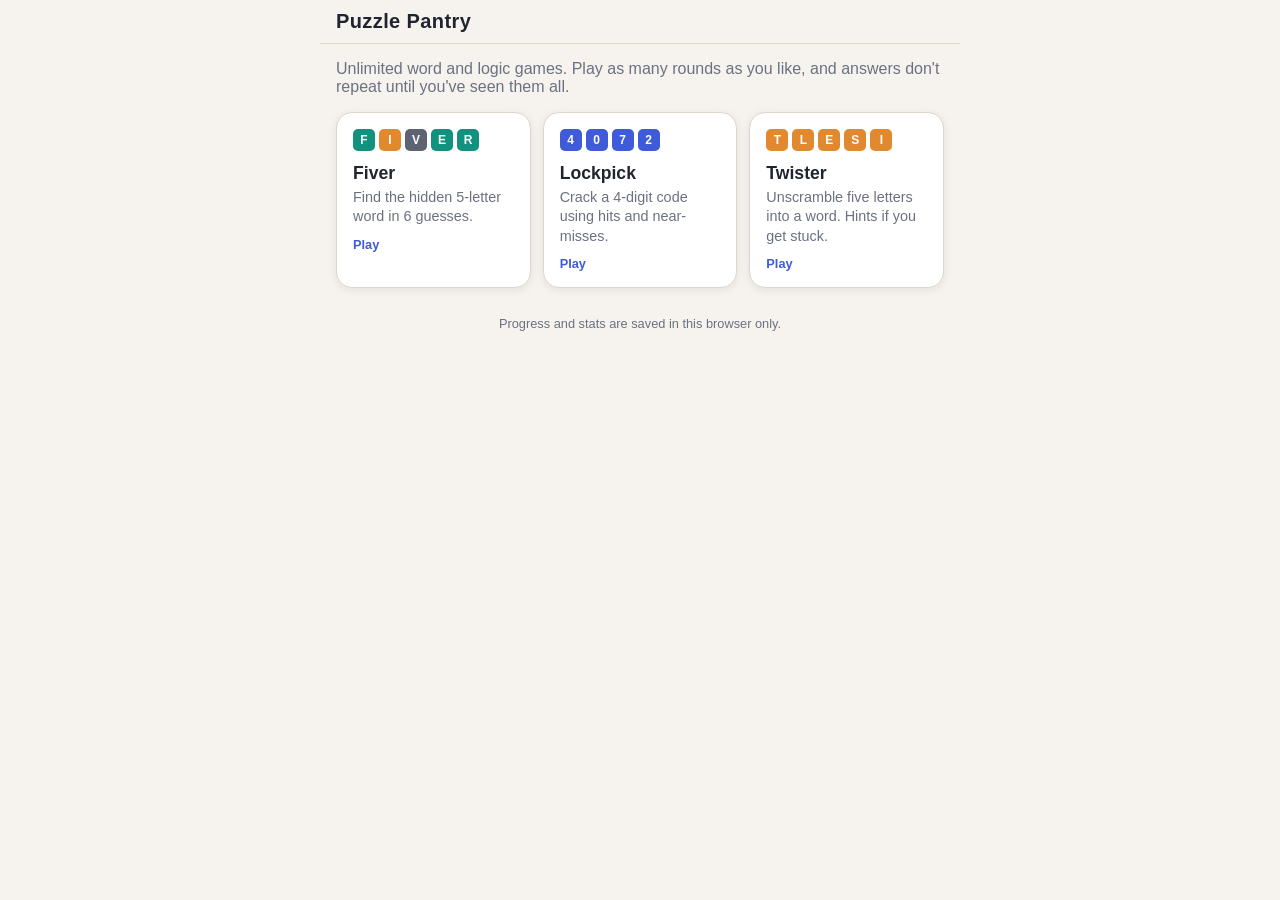
==== index.html @ 689def4d "Add Puzzle Pantry games site: Fiver, Lockpick, Twister Co-Authored-By: Claude Opus 5.5 <noreply@anth" ====
<!doctype html>
<html lang="en">
<head>
  <meta charset="utf-8">
  <meta name="viewport" content="width=device-width, initial-scale=1, viewport-fit=cover">
  <title>Puzzle Pantry</title>
  <link rel="stylesheet" href="css/common.css">
  <style>
    .intro { color: var(--muted); margin: 4px 0 16px; }
    .grid { display: grid; grid-template-columns: repeat(auto-fill, minmax(170px, 1fr)); gap: 12px; }
    .tile {
      display: block; text-decoration: none; color: var(--ink); background: var(--panel);
      border: 1px solid var(--line); border-radius: 16px; padding: 16px; box-shadow: var(--shadow);
      transition: transform 0.12s, border-color 0.12s;
    }
    .tile:hover { transform: translateY(-2px); border-color: var(--accent); }
    .tile .art { display: flex; gap: 4px; margin-bottom: 12px; }
    .tile .art i { width: 22px; height: 22px; border-radius: 5px; display: inline-flex; align-items: center; justify-content: center; font-style: normal; font-weight: 800; font-size: 0.75rem; color: #fff; }
    .tile h2 { margin: 0 0 4px; font-size: 1.1rem; }
    .tile p { margin: 0; color: var(--muted); font-size: 0.9rem; line-height: 1.35; }
    .tile .meta { margin-top: 10px; font-size: 0.8rem; color: var(--accent); font-weight: 600; }
    .tile.soon { opacity: 0.55; pointer-events: none; box-shadow: none; }
    footer { text-align: center; color: var(--muted); font-size: 0.8rem; margin-top: 28px; }
  </style>
</head>
<body>
  <header class="topbar"><h1>Puzzle Pantry</h1></header>
  <main>
    <p class="intro">Unlimited word and logic games. Play as many rounds as you like, and answers don't repeat until you've seen them all.</p>
    <div class="grid">
      <a class="tile" href="fiver/">
        <div class="art"><i style="background:var(--hit)">F</i><i style="background:var(--near)">I</i><i style="background:var(--miss)">V</i><i style="background:var(--hit)">E</i><i style="background:var(--hit)">R</i></div>
        <h2>Fiver</h2>
        <p>Find the hidden 5-letter word in 6 guesses.</p>
        <div class="meta" data-meta="fiver"></div>
      </a>
      <a class="tile" href="digits/">
        <div class="art"><i style="background:var(--accent)">4</i><i style="background:var(--accent)">0</i><i style="background:var(--accent)">7</i><i style="background:var(--accent)">2</i></div>
        <h2>Lockpick</h2>
        <p>Crack a 4-digit code using hits and near-misses.</p>
        <div class="meta" data-meta="lockpick"></div>
      </a>
      <a class="tile" href="twister/">
        <div class="art"><i style="background:var(--near)">T</i><i style="background:var(--near)">L</i><i style="background:var(--near)">E</i><i style="background:var(--near)">S</i><i style="background:var(--near)">I</i></div>
        <h2>Twister</h2>
        <p>Unscramble five letters into a word. Hints if you get stuck.</p>
        <div class="meta" data-meta="twister"></div>
      </a>
    </div>
    <footer>Progress and stats are saved in this browser only.</footer>
  </main>
  <script src="js/common.js"></script>
  <script>
    document.querySelectorAll("[data-meta]").forEach((el) => {
      const s = PP.load("stats:" + el.dataset.meta, null);
      el.textContent = s && s.played ? `${s.played} played · streak ${s.streak}` : "Play";
    });
  </script>
</body>
</html>
---- css/common.css ----
:root {
  --bg: #f6f3ee;
  --panel: #ffffff;
  --ink: #1f2430;
  --muted: #6b7180;
  --line: #ddd6cb;
  --accent: #3f5bd9;
  --hit: #13917f;      /* right letter, right spot */
  --near: #e0892f;     /* right letter, wrong spot */
  --miss: #5d6372;     /* not in the word */
  --key: #e7e1d7;
  --key-ink: #1f2430;
  --shadow: 0 2px 10px rgba(30, 30, 50, 0.08);
  --radius: 12px;
}
@media (prefers-color-scheme: dark) {
  :root {
    --bg: #14161d;
    --panel: #1d2029;
    --ink: #eef0f5;
    --muted: #9aa0ae;
    --line: #333846;
    --accent: #7d93ff;
    --hit: #17a08c;
    --near: #e38f35;
    --miss: #3b404d;
    --key: #2b2f3b;
    --key-ink: #eef0f5;
    --shadow: 0 2px 12px rgba(0, 0, 0, 0.4);
  }
}

* { box-sizing: border-box; }
html, body { margin: 0; height: 100%; }
body {
  background: var(--bg);
  color: var(--ink);
  font-family: -apple-system, BlinkMacSystemFont, "Segoe UI", Roboto, Helvetica, Arial, sans-serif;
  -webkit-tap-highlight-color: transparent;
}
a { color: var(--accent); }

.topbar {
  display: flex; align-items: center; justify-content: space-between;
  gap: 8px; padding: 10px 16px; border-bottom: 1px solid var(--line);
  max-width: 640px; margin: 0 auto;
}
.topbar h1 { font-size: 1.25rem; margin: 0; letter-spacing: 0.02em; }
.topbar .actions { display: flex; gap: 6px; }
.icon-btn {
  border: 1px solid var(--line); background: var(--panel); color: var(--ink);
  border-radius: 10px; padding: 6px 10px; font-size: 0.95rem; cursor: pointer;
  text-decoration: none; line-height: 1.2;
}
.icon-btn:hover { border-color: var(--accent); }

main { max-width: 640px; margin: 0 auto; padding: 12px 16px 24px; }

.btn {
  border: 0; border-radius: 10px; padding: 10px 16px; font-size: 1rem; font-weight: 600;
  background: var(--accent); color: #fff; cursor: pointer;
}
.btn.secondary { background: var(--key); color: var(--key-ink); }
.btn:disabled { opacity: 0.5; cursor: default; }

/* toast */
.toast {
  position: fixed; left: 50%; top: 70px; transform: translateX(-50%);
  background: var(--ink); color: var(--bg); padding: 8px 14px; border-radius: 8px;
  font-weight: 600; opacity: 0; pointer-events: none; transition: opacity 0.2s; z-index: 50;
}
.toast.show { opacity: 1; }

/* modal */
.modal-back {
  position: fixed; inset: 0; background: rgba(10, 12, 20, 0.55);
  display: none; align-items: center; justify-content: center; z-index: 40; padding: 16px;
}
.modal-back.open { display: flex; }
.modal {
  background: var(--panel); border-radius: 16px; box-shadow: var(--shadow);
  max-width: 420px; width: 100%; padding: 20px; position: relative; max-height: 90vh; overflow: auto;
}
.modal h2 { margin: 0 0 12px; font-size: 1.2rem; }
.modal .close { position: absolute; right: 12px; top: 10px; background: none; border: 0; font-size: 1.4rem; color: var(--muted); cursor: pointer; }
.modal p, .modal li { line-height: 1.45; }

.stats-row { display: flex; justify-content: space-around; text-align: center; margin: 8px 0 14px; }
.stats-row b { display: block; font-size: 1.6rem; }
.stats-row span { font-size: 0.75rem; color: var(--muted); }
.dist-row { display: flex; align-items: center; gap: 6px; margin: 4px 0; font-size: 0.85rem; }
.dist-row .bar { background: var(--miss); color: #fff; padding: 2px 6px; border-radius: 4px; min-width: 22px; text-align: right; }
.dist-row .bar.cur { background: var(--hit); }

/* shared on-screen keyboard */
.keyboard { display: flex; flex-direction: column; gap: 6px; margin-top: 14px; user-select: none; }
.krow { display: flex; gap: 5px; justify-content: center; }
.key {
  flex: 1; max-width: 46px; height: 54px; border: 0; border-radius: 8px;
  background: var(--key); color: var(--key-ink); font-size: 1rem; font-weight: 700;
  cursor: pointer; text-transform: uppercase; touch-action: manipulation;
}
.key.wide { max-width: 72px; flex: 1.5; font-size: 0.8rem; }
.key.hit { background: var(--hit); color: #fff; }
.key.near { background: var(--near); color: #fff; }
.key.miss { background: var(--miss); color: #fff; opacity: 0.75; }

.result {
  margin-top: 14px; text-align: center; background: var(--panel);
  border: 1px solid var(--line); border-radius: var(--radius); padding: 14px;
}
.result p { margin: 0 0 10px; }
.hidden { display: none !important; }
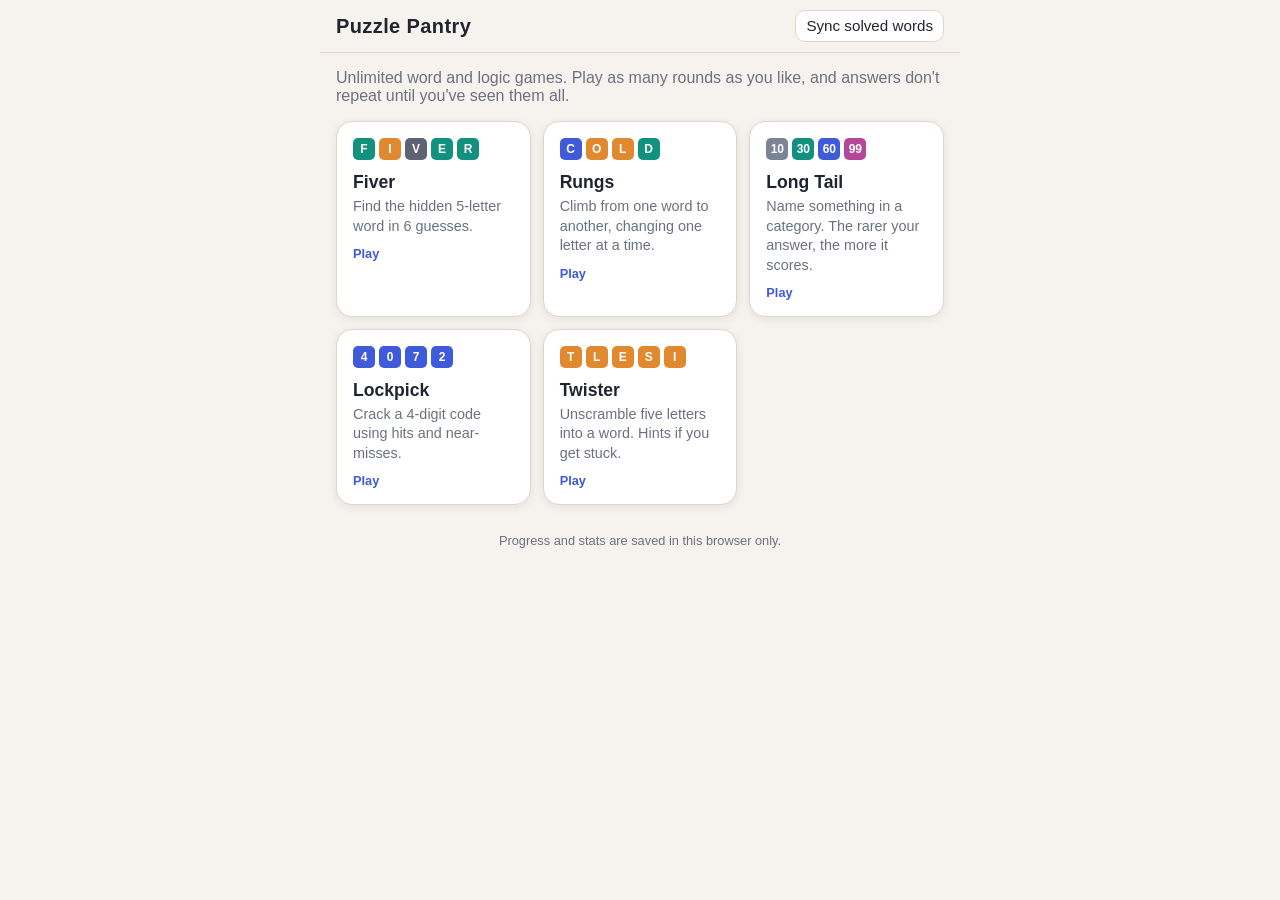
==== commit ad2036cf: "Add Rungs and Long Tail, and stop solved words repeating across devices - Rungs: unlimited word ladd" ====
--- a/index.html
+++ b/index.html
@@ -20,11 +20,15 @@
     .tile p { margin: 0; color: var(--muted); font-size: 0.9rem; line-height: 1.35; }
     .tile .meta { margin-top: 10px; font-size: 0.8rem; color: var(--accent); font-weight: 600; }
     .tile.soon { opacity: 0.55; pointer-events: none; box-shadow: none; }
+    .sync-counts { font-weight: 600; }
+    .sync-tip { font-size: 0.85rem; color: var(--muted); }
+    .modal h3 { font-size: 1rem; margin: 18px 0 8px; }
+    textarea { width: 100%; border-radius: 10px; border: 1px solid var(--line); background: var(--bg); color: var(--ink); padding: 8px; font: inherit; margin-bottom: 8px; }
     footer { text-align: center; color: var(--muted); font-size: 0.8rem; margin-top: 28px; }
   </style>
 </head>
 <body>
-  <header class="topbar"><h1>Puzzle Pantry</h1></header>
+  <header class="topbar"><h1>Puzzle Pantry</h1><div class="actions"><button class="icon-btn" data-open="sync">Sync solved words</button></div></header>
   <main>
     <p class="intro">Unlimited word and logic games. Play as many rounds as you like, and answers don't repeat until you've seen them all.</p>
     <div class="grid">
@@ -33,6 +37,18 @@
         <h2>Fiver</h2>
         <p>Find the hidden 5-letter word in 6 guesses.</p>
         <div class="meta" data-meta="fiver"></div>
+      </a>
+      <a class="tile" href="rungs/">
+        <div class="art"><i style="background:var(--accent)">C</i><i style="background:var(--near)">O</i><i style="background:var(--near)">L</i><i style="background:var(--hit)">D</i></div>
+        <h2>Rungs</h2>
+        <p>Climb from one word to another, changing one letter at a time.</p>
+        <div class="meta" data-meta="rungs"></div>
+      </a>
+      <a class="tile" href="longtail/">
+        <div class="art"><i style="background:#7b8494">10</i><i style="background:var(--hit)">30</i><i style="background:var(--accent)">60</i><i style="background:#b4479a">99</i></div>
+        <h2>Long Tail</h2>
+        <p>Name something in a category. The rarer your answer, the more it scores.</p>
+        <div class="meta" data-meta="longtail"></div>
       </a>
       <a class="tile" href="digits/">
         <div class="art"><i style="background:var(--accent)">4</i><i style="background:var(--accent)">0</i><i style="background:var(--accent)">7</i><i style="background:var(--accent)">2</i></div>
@@ -49,11 +65,46 @@
     </div>
     <footer>Progress and stats are saved in this browser only.</footer>
   </main>
+  <div class="modal-back" id="sync">
+    <div class="modal">
+      <button class="close" aria-label="Close">×</button>
+      <h2>Sync solved words</h2>
+      <p>Words you solve in Fiver and Twister, and ladders you climb in Rungs, never come up again on this device. To skip them on another device too, copy your list here and paste it there.</p>
+      <p id="syncCounts" class="sync-counts"></p>
+      <button class="btn" id="copySolved">Copy my solved words</button>
+      <p class="sync-tip">Send the copied list to Claude to retire those words for good, on every device.</p>
+      <h3>Paste a list from another device</h3>
+      <textarea id="importBox" rows="4" placeholder="fiver: about crane ...&#10;twister: ...&#10;rungs: ..."></textarea>
+      <button class="btn secondary" id="importBtn">Add these words</button>
+    </div>
+  </div>
   <script src="js/common.js"></script>
   <script>
     document.querySelectorAll("[data-meta]").forEach((el) => {
       const s = PP.load("stats:" + el.dataset.meta, null);
-      el.textContent = s && s.played ? `${s.played} played · streak ${s.streak}` : "Play";
+      el.textContent = s && s.played ? (s.streak !== undefined ? `${s.played} played · streak ${s.streak}` : `${s.played} rounds · best ${s.best}`) : "Play";
+    });
+    const SYNC_GAMES = ["fiver", "twister", "rungs"];
+    function counts() {
+      document.getElementById("syncCounts").textContent =
+        SYNC_GAMES.map((g) => `${g[0].toUpperCase() + g.slice(1)}: ${PP.solvedLocal(g).size} solved`).join(" · ");
+    }
+    document.querySelector('[data-open="sync"]').addEventListener("click", counts);
+    document.getElementById("copySolved").addEventListener("click", async () => {
+      const text = PP.exportSolved(SYNC_GAMES);
+      try {
+        await navigator.clipboard.writeText(text);
+        PP.toast("Copied");
+      } catch (e) {
+        document.getElementById("importBox").value = text;
+        PP.toast("Couldn't copy, so the list is in the box below");
+      }
+    });
+    document.getElementById("importBtn").addEventListener("click", () => {
+      const n = PP.importSolved(document.getElementById("importBox").value, SYNC_GAMES);
+      PP.toast(n ? `Added ${n} word${n > 1 ? "s" : ""}` : "No new words found");
+      document.getElementById("importBox").value = "";
+      counts();
     });
   </script>
 </body>
